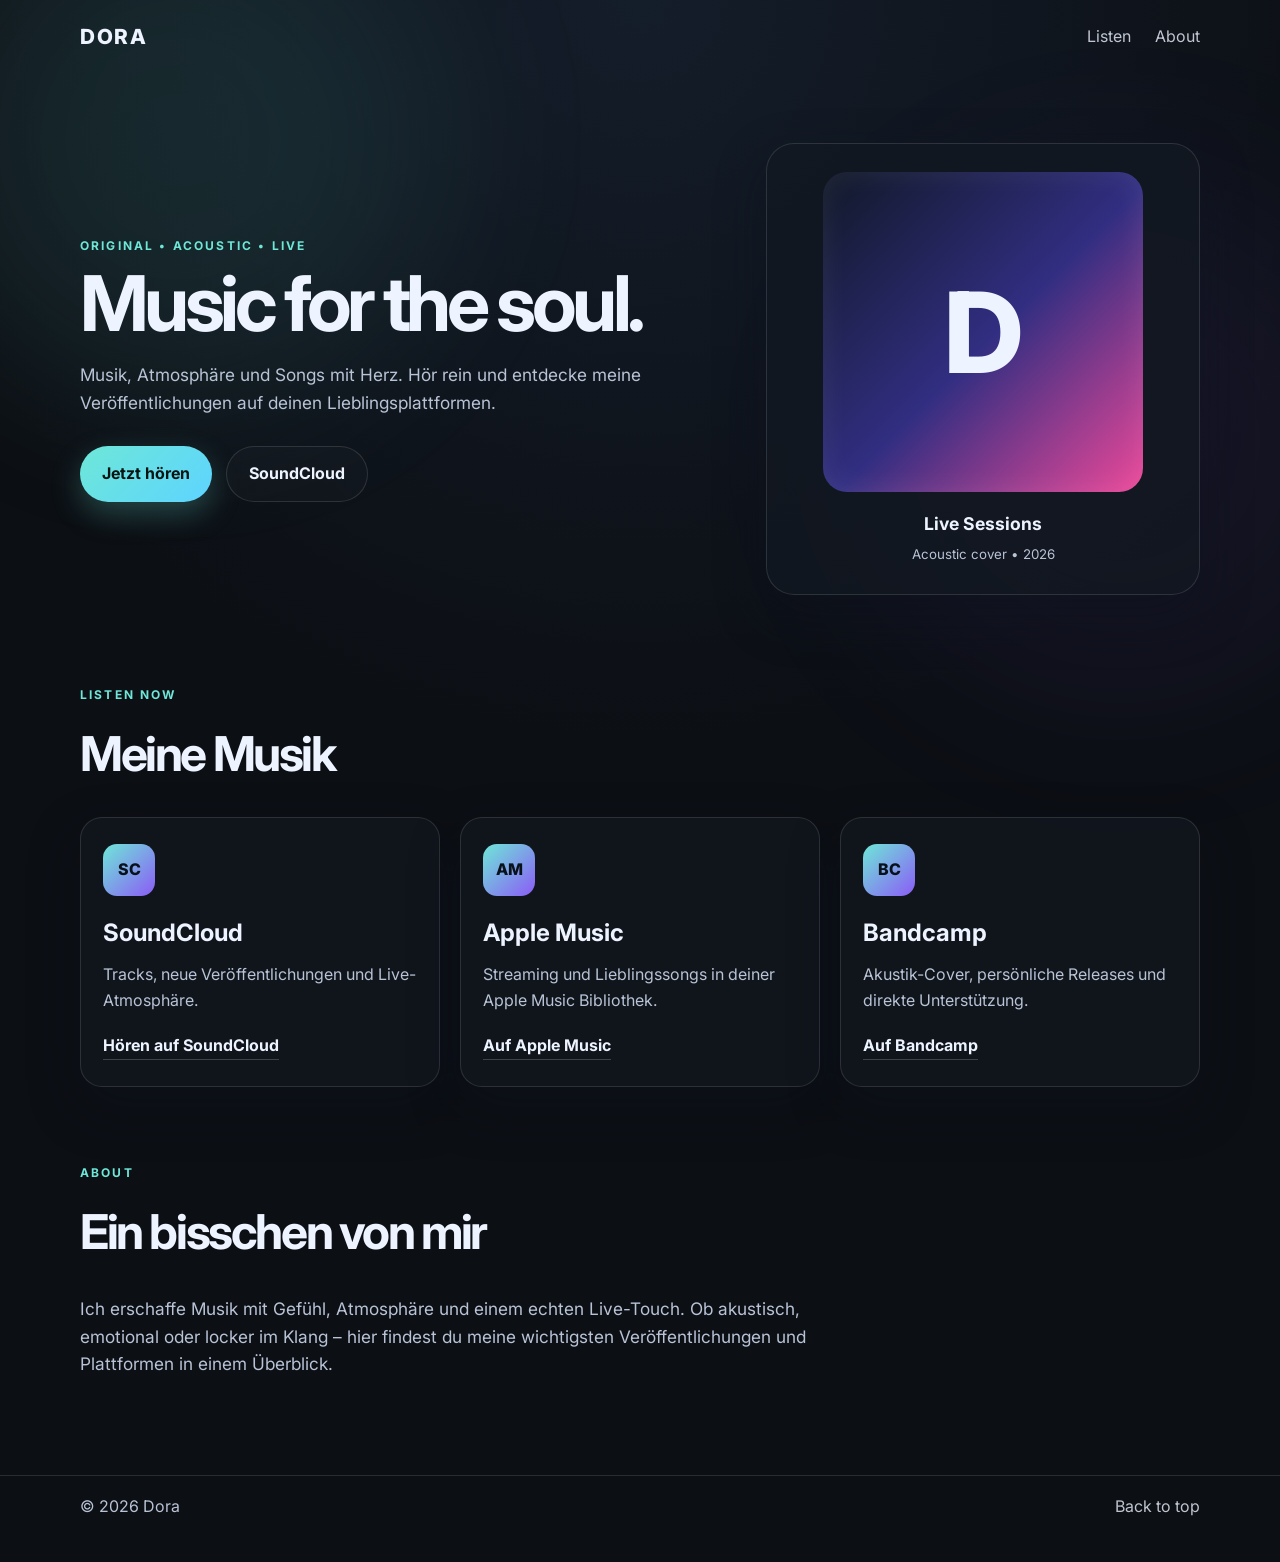
==== index.html @ 81c03320 "Add music landing page for GitHub Pages" ====
<!DOCTYPE html>
<html lang="de">
  <head>
    <meta charset="UTF-8" />
    <meta name="viewport" content="width=device-width, initial-scale=1.0" />
    <meta
      name="description"
      content="Dora - Musik, Songs und Links zu SoundCloud, Apple Music und Bandcamp."
    />
    <title>Dora | Music</title>
    <link rel="preconnect" href="https://fonts.googleapis.com" />
    <link rel="preconnect" href="https://fonts.gstatic.com" crossorigin />
    <link
      href="https://fonts.googleapis.com/css2?family=Inter:wght@400;500;600;700;800&display=swap"
      rel="stylesheet"
    />
    <link rel="stylesheet" href="styles.css" />
  </head>
  <body>
    <div class="bg-glow glow-1"></div>
    <div class="bg-glow glow-2"></div>

    <header class="site-header">
      <div class="container nav">
        <div class="brand">Dora</div>
        <nav aria-label="Hauptnavigation">
          <a href="#listen">Listen</a>
          <a href="#about">About</a>
        </nav>
      </div>
    </header>

    <main id="top">
      <section class="hero container">
        <div class="hero-copy">
          <p class="eyebrow">Original • Acoustic • Live</p>
          <h1>Music for the soul.</h1>
          <p class="lead">
            Musik, Atmosphäre und Songs mit Herz. Hör rein und entdecke meine
            Veröffentlichungen auf deinen Lieblingsplattformen.
          </p>
          <div class="cta-row">
            <a class="btn btn-primary" href="#listen">Jetzt hören</a>
            <a class="btn btn-secondary" href="https://soundcloud.com/allerpack-by-berglive" target="_blank" rel="noreferrer">SoundCloud</a>
          </div>
        </div>

        <div class="hero-card" aria-label="Musikcover">
          <div class="cover-art">
            <span>D</span>
          </div>
          <div class="mini-meta">
            <strong>Live Sessions</strong>
            <small>Acoustic cover • 2026</small>
          </div>
        </div>
      </section>

      <section id="listen" class="players container">
        <div class="section-heading">
          <p class="eyebrow">Listen now</p>
          <h2>Meine Musik</h2>
        </div>

        <div class="platform-grid">
          <article class="platform-card soundcloud">
            <div class="icon">SC</div>
            <h3>SoundCloud</h3>
            <p>Tracks, neue Veröffentlichungen und Live-Atmosphäre.</p>
            <a href="https://soundcloud.com/allerpack-by-berglive" target="_blank" rel="noreferrer">Hören auf SoundCloud</a>
          </article>

          <article class="platform-card apple">
            <div class="icon">AM</div>
            <h3>Apple Music</h3>
            <p>Streaming und Lieblingssongs in deiner Apple Music Bibliothek.</p>
            <a href="https://music.apple.com/us/artist/dora/6824500411" target="_blank" rel="noreferrer">Auf Apple Music</a>
          </article>

          <article class="platform-card bandcamp">
            <div class="icon">BC</div>
            <h3>Bandcamp</h3>
            <p>Akustik-Cover, persönliche Releases und direkte Unterstützung.</p>
            <a href="https://dora1213.bandcamp.com/track/u-haft-in-mu-hlheim-akustik-cover" target="_blank" rel="noreferrer">Auf Bandcamp</a>
          </article>
        </div>
      </section>

      <section id="about" class="about container">
        <div class="section-heading narrow">
          <p class="eyebrow">About</p>
          <h2>Ein bisschen von mir</h2>
        </div>
        <p class="about-text">
          Ich erschaffe Musik mit Gefühl, Atmosphäre und einem echten Live-Touch.
          Ob akustisch, emotional oder locker im Klang – hier findest du meine
          wichtigsten Veröffentlichungen und Plattformen in einem Überblick.
        </p>
      </section>
    </main>

    <footer class="site-footer">
      <div class="container footer-inner">
        <span>© 2026 Dora</span>
        <a href="#top">Back to top</a>
      </div>
    </footer>
  </body>
</html>
---- styles.css ----
:root {
  --bg: #0c0f14;
  --bg-soft: #141a22;
  --panel: rgba(17, 22, 30, 0.8);
  --panel-strong: #1a2330;
  --line: rgba(255, 255, 255, 0.12);
  --text: #edf3ff;
  --muted: #b8c3d6;
  --primary: #6ee7d8;
  --secondary: #8b5cf6;
  --accent: #f472b6;
  --shadow: 0 20px 50px rgba(14, 17, 28, 0.45);
}

* {
  box-sizing: border-box;
}

html {
  scroll-behavior: smooth;
}

body {
  margin: 0;
  font-family: "Inter", sans-serif;
  background: radial-gradient(circle at top, #141d2a 0%, var(--bg) 45%);
  color: var(--text);
  line-height: 1.6;
  min-height: 100vh;
  position: relative;
  overflow-x: hidden;
}

img {
  max-width: 100%;
  display: block;
}

.container {
  width: min(1120px, calc(100% - 32px));
  margin: 0 auto;
}

.bg-glow {
  position: fixed;
  width: 520px;
  height: 520px;
  border-radius: 50%;
  filter: blur(90px);
  opacity: 0.35;
  pointer-events: none;
  z-index: 0;
}

.glow-1 {
  background: rgba(110, 231, 216, 0.28);
  top: -120px;
  left: -80px;
}

.glow-2 {
  background: rgba(139, 92, 246, 0.22);
  right: -100px;
  top: 180px;
}

.site-header,
main,
.site-footer {
  position: relative;
  z-index: 1;
}

.site-header {
  padding: 20px 0 10px;
}

.nav {
  display: flex;
  justify-content: space-between;
  align-items: center;
}

.brand {
  font-size: 1.3rem;
  font-weight: 800;
  letter-spacing: 0.08em;
  text-transform: uppercase;
}

nav {
  display: flex;
  align-items: center;
  gap: 24px;
}

nav a,
.site-footer a {
  color: var(--text);
  text-decoration: none;
  opacity: 0.8;
  transition: opacity 0.2s ease, transform 0.2s ease;
}

nav a:hover,
.site-footer a:hover {
  opacity: 1;
  transform: translateY(-1px);
}

.hero {
  display: grid;
  grid-template-columns: 1.2fr 0.8fr;
  gap: 36px;
  align-items: center;
  padding: 80px 0 60px;
}

.eyebrow {
  margin: 0 0 12px;
  color: var(--primary);
  letter-spacing: 0.18em;
  text-transform: uppercase;
  font-size: 0.75rem;
  font-weight: 700;
}

.hero-copy h1 {
  font-size: clamp(2.8rem, 6vw, 5.2rem);
  line-height: 0.96;
  margin: 0 0 20px;
  letter-spacing: -0.06em;
}

.lead {
  max-width: 620px;
  font-size: 1.08rem;
  color: var(--muted);
  margin: 0 0 30px;
}

.cta-row {
  display: flex;
  gap: 14px;
  flex-wrap: wrap;
}

.btn {
  display: inline-flex;
  align-items: center;
  justify-content: center;
  border-radius: 999px;
  text-decoration: none;
  padding: 14px 22px;
  font-weight: 700;
  transition: transform 0.2s ease, box-shadow 0.2s ease;
}

.btn:hover {
  transform: translateY(-2px);
}

.btn-primary {
  background: linear-gradient(135deg, var(--primary), #5dd4ff);
  color: #061512;
  box-shadow: 0 12px 30px rgba(110, 231, 216, 0.25);
}

.btn-secondary {
  border: 1px solid var(--line);
  color: var(--text);
  background: rgba(255, 255, 255, 0.02);
}

.hero-card {
  background: rgba(18, 24, 33, 0.8);
  border: 1px solid var(--line);
  border-radius: 28px;
  box-shadow: var(--shadow);
  padding: 28px;
}

.cover-art {
  width: min(100%, 320px);
  aspect-ratio: 1;
  border-radius: 24px;
  background: linear-gradient(135deg, #111827, #312e81 52%, #ec4899);
  display: flex;
  align-items: center;
  justify-content: center;
  font-size: clamp(4rem, 12vw, 7rem);
  font-weight: 800;
  margin: 0 auto 18px;
  box-shadow: inset 0 0 30px rgba(255, 255, 255, 0.08);
}

.mini-meta {
  display: flex;
  flex-direction: column;
  gap: 6px;
  text-align: center;
}

.mini-meta strong {
  font-size: 1.1rem;
}

.mini-meta small {
  color: var(--muted);
}

.section-heading {
  margin-bottom: 24px;
}

.section-heading h2 {
  font-size: clamp(2rem, 4vw, 3rem);
  margin: 0;
  letter-spacing: -0.05em;
}

.players {
  padding: 30px 0 20px;
}

.platform-grid {
  display: grid;
  grid-template-columns: repeat(3, minmax(0, 1fr));
  gap: 20px;
}

.platform-card {
  background: rgba(18, 23, 31, 0.8);
  border: 1px solid var(--line);
  border-radius: 22px;
  padding: 26px 22px;
  box-shadow: var(--shadow);
}

.icon {
  width: 52px;
  height: 52px;
  border-radius: 14px;
  display: grid;
  place-items: center;
  font-weight: 800;
  margin-bottom: 18px;
  color: #09111a;
  background: linear-gradient(135deg, var(--primary), var(--secondary));
}

.platform-card h3 {
  margin: 0 0 10px;
  font-size: 1.5rem;
}

.platform-card p {
  margin: 0 0 20px;
  color: var(--muted);
}

.platform-card a {
  display: inline-block;
  color: var(--text);
  text-decoration: none;
  font-weight: 700;
  border-bottom: 1px solid rgba(255, 255, 255, 0.2);
}

.about {
  padding: 56px 0 80px;
}

.narrow {
  max-width: 620px;
}

.about-text {
  max-width: 760px;
  color: var(--muted);
  font-size: 1.08rem;
}

.site-footer {
  border-top: 1px solid var(--line);
  padding: 18px 0 42px;
}

.footer-inner {
  display: flex;
  align-items: center;
  justify-content: space-between;
  gap: 20px;
  color: var(--muted);
}

@media (max-width: 820px) {
  .hero {
    grid-template-columns: 1fr;
    padding-top: 52px;
  }

  .platform-grid {
    grid-template-columns: 1fr;
  }

  .nav {
    flex-direction: column;
    gap: 12px;
  }

  nav {
    gap: 14px;
    flex-wrap: wrap;
    justify-content: center;
  }
}
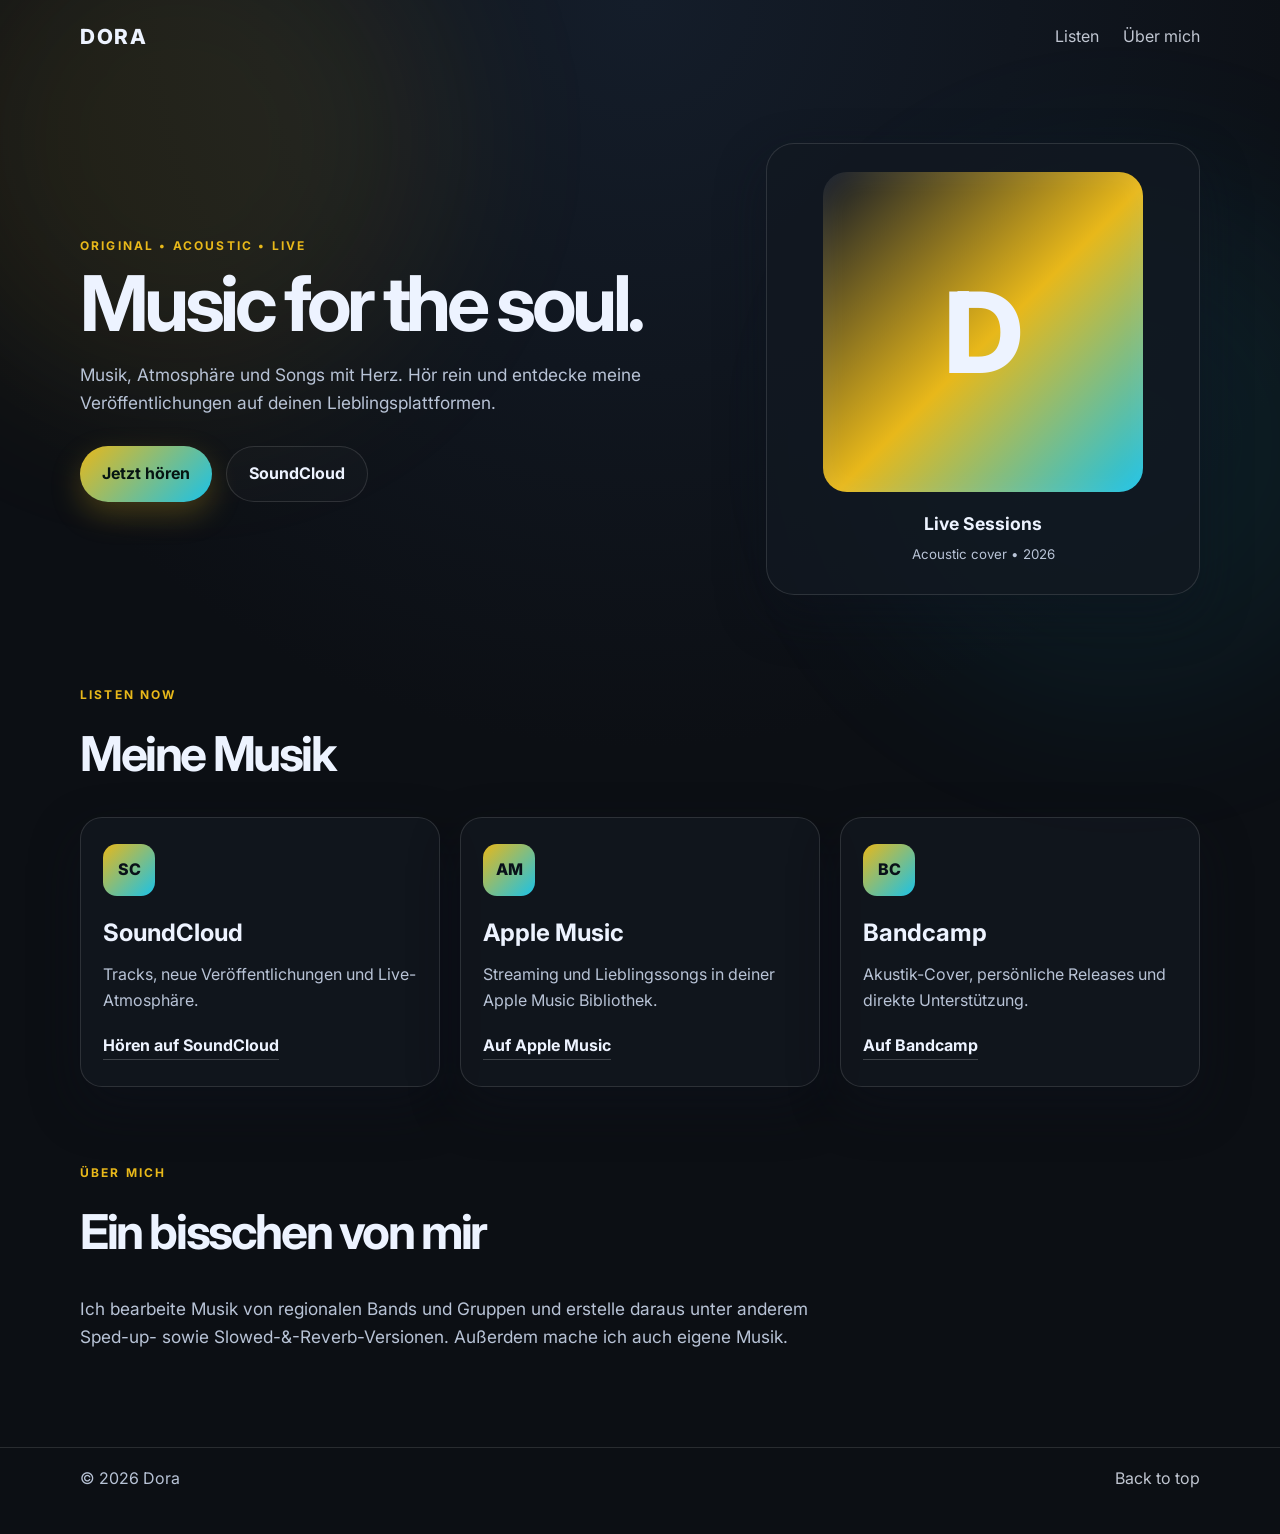
==== commit b91c8ec3: "Update About text and site colors" ====
--- a/index.html
+++ b/index.html
@@ -25,7 +25,7 @@
         <div class="brand">Dora</div>
         <nav aria-label="Hauptnavigation">
           <a href="#listen">Listen</a>
-          <a href="#about">About</a>
+          <a href="#about">Über mich</a>
         </nav>
       </div>
     </header>
@@ -88,13 +88,13 @@
 
       <section id="about" class="about container">
         <div class="section-heading narrow">
-          <p class="eyebrow">About</p>
+          <p class="eyebrow">Über mich</p>
           <h2>Ein bisschen von mir</h2>
         </div>
         <p class="about-text">
-          Ich erschaffe Musik mit Gefühl, Atmosphäre und einem echten Live-Touch.
-          Ob akustisch, emotional oder locker im Klang – hier findest du meine
-          wichtigsten Veröffentlichungen und Plattformen in einem Überblick.
+          Ich bearbeite Musik von regionalen Bands und Gruppen und erstelle daraus
+          unter anderem Sped-up- sowie Slowed-&amp;-Reverb-Versionen. Außerdem
+          mache ich auch eigene Musik.
         </p>
       </section>
     </main>
--- a/styles.css
+++ b/styles.css
@@ -6,9 +6,9 @@
   --line: rgba(255, 255, 255, 0.12);
   --text: #edf3ff;
   --muted: #b8c3d6;
-  --primary: #6ee7d8;
-  --secondary: #8b5cf6;
-  --accent: #f472b6;
+  --primary: #E8B81A;
+  --secondary: #1AC2E8;
+  --accent: #1AC2E8;
   --shadow: 0 20px 50px rgba(14, 17, 28, 0.45);
 }
 
@@ -53,13 +53,13 @@
 }
 
 .glow-1 {
-  background: rgba(110, 231, 216, 0.28);
+  background: rgba(232, 184, 26, 0.28);
   top: -120px;
   left: -80px;
 }
 
 .glow-2 {
-  background: rgba(139, 92, 246, 0.22);
+  background: rgba(26, 194, 232, 0.22);
   right: -100px;
   top: 180px;
 }
@@ -161,9 +161,9 @@
 }
 
 .btn-primary {
-  background: linear-gradient(135deg, var(--primary), #5dd4ff);
+  background: linear-gradient(135deg, var(--primary), var(--secondary));
   color: #061512;
-  box-shadow: 0 12px 30px rgba(110, 231, 216, 0.25);
+  box-shadow: 0 12px 30px rgba(232, 184, 26, 0.25);
 }
 
 .btn-secondary {
@@ -184,7 +184,7 @@
   width: min(100%, 320px);
   aspect-ratio: 1;
   border-radius: 24px;
-  background: linear-gradient(135deg, #111827, #312e81 52%, #ec4899);
+  background: linear-gradient(135deg, #111827, var(--primary) 52%, var(--secondary));
   display: flex;
   align-items: center;
   justify-content: center;
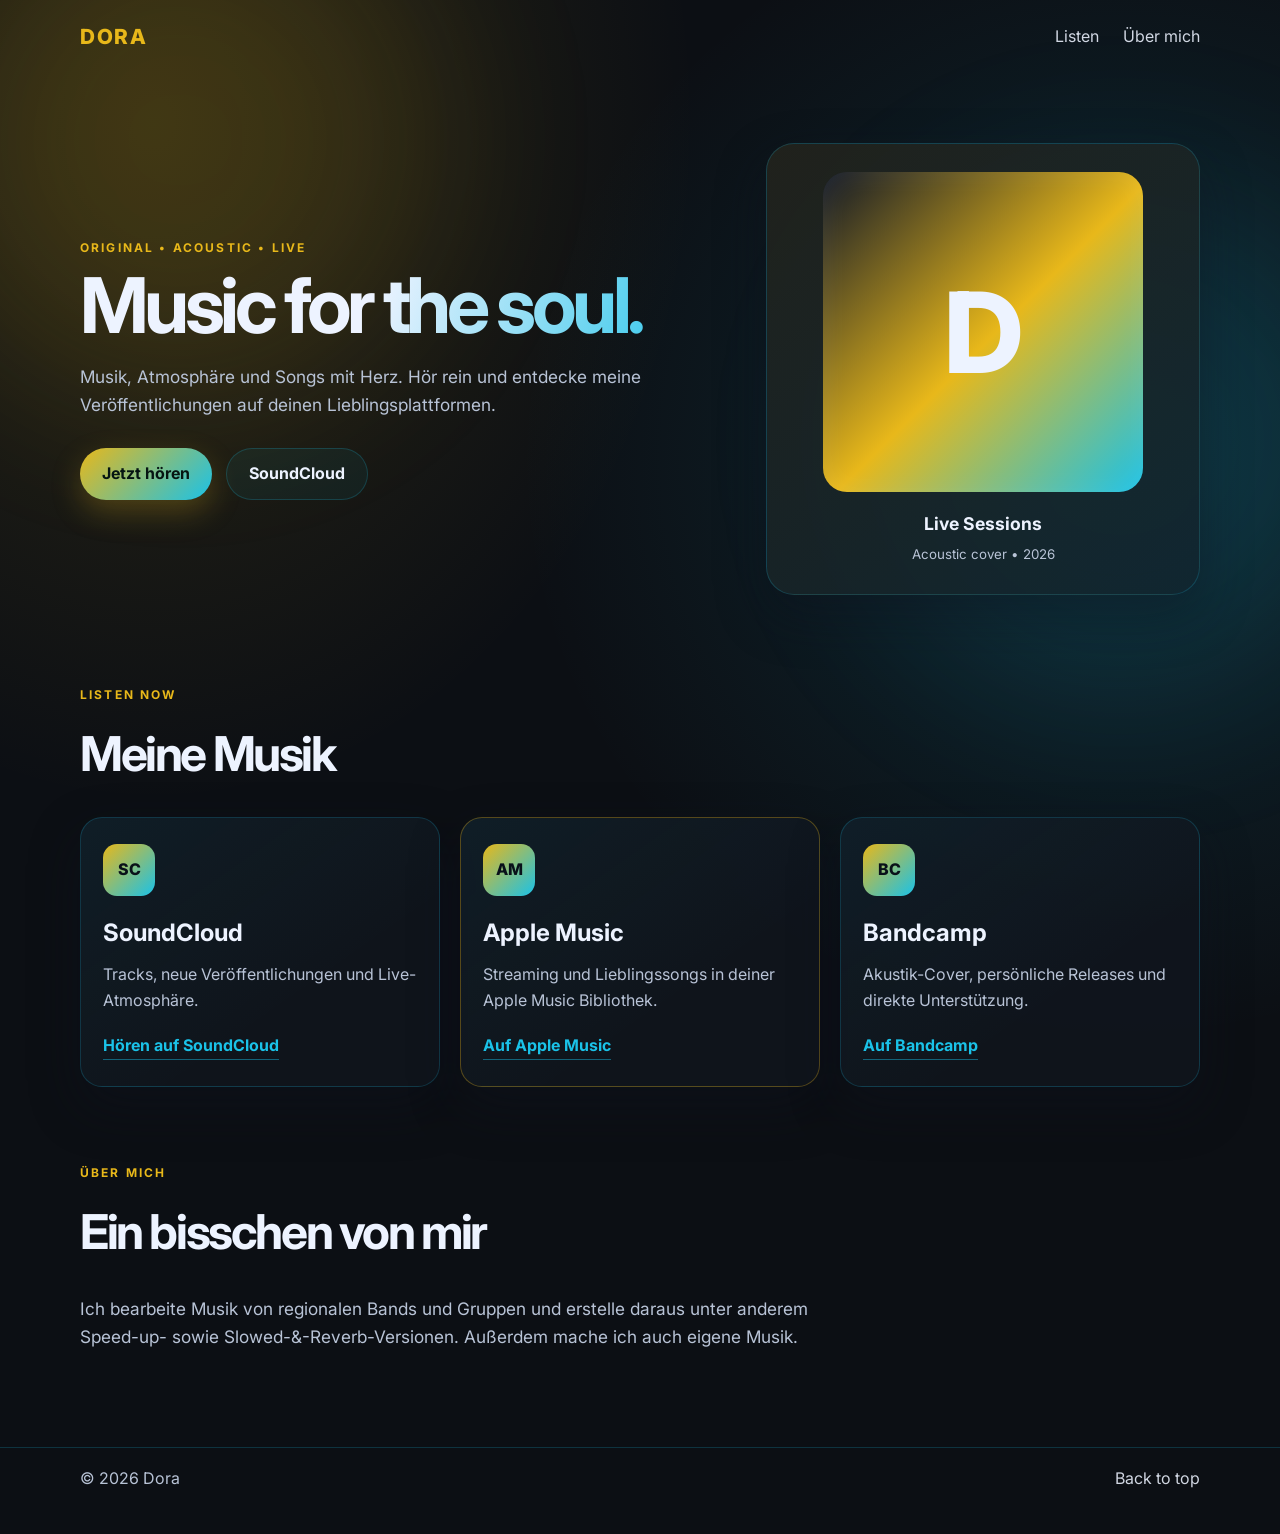
==== commit acc87f97: "Apply brand colors and improve mobile layout for iOS and Android" ====
--- a/index.html
+++ b/index.html
@@ -2,7 +2,8 @@
 <html lang="de">
   <head>
     <meta charset="UTF-8" />
-    <meta name="viewport" content="width=device-width, initial-scale=1.0" />
+    <meta name="viewport" content="width=device-width, initial-scale=1.0, viewport-fit=cover" />
+    <meta name="theme-color" content="#0c0f14" />
     <meta
       name="description"
       content="Dora - Musik, Songs und Links zu SoundCloud, Apple Music und Bandcamp."
@@ -93,7 +94,7 @@
         </div>
         <p class="about-text">
           Ich bearbeite Musik von regionalen Bands und Gruppen und erstelle daraus
-          unter anderem Sped-up- sowie Slowed-&amp;-Reverb-Versionen. Außerdem
+          unter anderem Speed-up- sowie Slowed-&amp;-Reverb-Versionen. Außerdem
           mache ich auch eigene Musik.
         </p>
       </section>
--- a/styles.css
+++ b/styles.css
@@ -1,9 +1,10 @@
 :root {
+  color-scheme: dark;
   --bg: #0c0f14;
   --bg-soft: #141a22;
-  --panel: rgba(17, 22, 30, 0.8);
+  --panel: rgba(17, 22, 30, 0.86);
   --panel-strong: #1a2330;
-  --line: rgba(255, 255, 255, 0.12);
+  --line: rgba(26, 194, 232, 0.2);
   --text: #edf3ff;
   --muted: #b8c3d6;
   --primary: #E8B81A;
@@ -18,17 +19,23 @@
 
 html {
   scroll-behavior: smooth;
+  scroll-padding-top: 24px;
 }
 
 body {
   margin: 0;
   font-family: "Inter", sans-serif;
-  background: radial-gradient(circle at top, #141d2a 0%, var(--bg) 45%);
+  background:
+    radial-gradient(ellipse at 12% 8%, rgba(232, 184, 26, 0.14), transparent 34rem),
+    radial-gradient(ellipse at 88% 30%, rgba(26, 194, 232, 0.14), transparent 38rem),
+    var(--bg);
   color: var(--text);
   line-height: 1.6;
   min-height: 100vh;
+  min-height: 100svh;
   position: relative;
   overflow-x: hidden;
+  -webkit-text-size-adjust: 100%;
 }
 
 img {
@@ -53,13 +60,13 @@
 }
 
 .glow-1 {
-  background: rgba(232, 184, 26, 0.28);
+  background: rgba(232, 184, 26, 0.34);
   top: -120px;
   left: -80px;
 }
 
 .glow-2 {
-  background: rgba(26, 194, 232, 0.22);
+  background: rgba(26, 194, 232, 0.3);
   right: -100px;
   top: 180px;
 }
@@ -72,7 +79,7 @@
 }
 
 .site-header {
-  padding: 20px 0 10px;
+  padding: max(20px, env(safe-area-inset-top)) 0 10px;
 }
 
 .nav {
@@ -86,6 +93,7 @@
   font-weight: 800;
   letter-spacing: 0.08em;
   text-transform: uppercase;
+  color: var(--primary);
 }
 
 nav {
@@ -98,12 +106,13 @@
 .site-footer a {
   color: var(--text);
   text-decoration: none;
-  opacity: 0.8;
-  transition: opacity 0.2s ease, transform 0.2s ease;
+  opacity: 0.88;
+  transition: color 0.2s ease, opacity 0.2s ease, transform 0.2s ease;
 }
 
 nav a:hover,
 .site-footer a:hover {
+  color: var(--secondary);
   opacity: 1;
   transform: translateY(-1px);
 }
@@ -130,6 +139,10 @@
   line-height: 0.96;
   margin: 0 0 20px;
   letter-spacing: -0.06em;
+  text-wrap: balance;
+  background: linear-gradient(110deg, var(--text) 45%, var(--secondary));
+  background-clip: text;
+  -webkit-text-fill-color: transparent;
 }
 
 .lead {
@@ -149,9 +162,10 @@
   display: inline-flex;
   align-items: center;
   justify-content: center;
+  min-height: 48px;
   border-radius: 999px;
   text-decoration: none;
-  padding: 14px 22px;
+  padding: 12px 22px;
   font-weight: 700;
   transition: transform 0.2s ease, box-shadow 0.2s ease;
 }
@@ -169,11 +183,11 @@
 .btn-secondary {
   border: 1px solid var(--line);
   color: var(--text);
-  background: rgba(255, 255, 255, 0.02);
+  background: rgba(26, 194, 232, 0.06);
 }
 
 .hero-card {
-  background: rgba(18, 24, 33, 0.8);
+  background: linear-gradient(145deg, rgba(232, 184, 26, 0.08), rgba(26, 194, 232, 0.08)), var(--panel);
   border: 1px solid var(--line);
   border-radius: 28px;
   box-shadow: var(--shadow);
@@ -217,6 +231,7 @@
   font-size: clamp(2rem, 4vw, 3rem);
   margin: 0;
   letter-spacing: -0.05em;
+  text-wrap: balance;
 }
 
 .players {
@@ -230,11 +245,15 @@
 }
 
 .platform-card {
-  background: rgba(18, 23, 31, 0.8);
+  background: linear-gradient(145deg, rgba(26, 194, 232, 0.055), transparent 65%), var(--panel);
   border: 1px solid var(--line);
   border-radius: 22px;
   padding: 26px 22px;
   box-shadow: var(--shadow);
+}
+
+.platform-card:nth-child(2) {
+  border-color: rgba(232, 184, 26, 0.32);
 }
 
 .icon {
@@ -261,10 +280,15 @@
 
 .platform-card a {
   display: inline-block;
-  color: var(--text);
+  color: var(--secondary);
   text-decoration: none;
   font-weight: 700;
-  border-bottom: 1px solid rgba(255, 255, 255, 0.2);
+  border-bottom: 1px solid rgba(26, 194, 232, 0.45);
+}
+
+.platform-card a:hover {
+  color: var(--primary);
+  border-color: var(--primary);
 }
 
 .about {
@@ -283,7 +307,7 @@
 
 .site-footer {
   border-top: 1px solid var(--line);
-  padding: 18px 0 42px;
+  padding: 18px 0 max(42px, env(safe-area-inset-bottom));
 }
 
 .footer-inner {
@@ -294,24 +318,127 @@
   color: var(--muted);
 }
 
-@media (max-width: 820px) {
+:focus-visible {
+  outline: 3px solid var(--secondary);
+  outline-offset: 4px;
+}
+
+@media (max-width: 900px) {
+  .hero {
+    grid-template-columns: 1fr 0.85fr;
+    gap: 24px;
+  }
+
+  .platform-grid {
+    grid-template-columns: repeat(2, minmax(0, 1fr));
+  }
+
+  .platform-card:last-child {
+    grid-column: 1 / -1;
+  }
+}
+
+@media (max-width: 680px) {
+  .container {
+    width: min(100% - 32px, 520px);
+  }
+
+  .site-header {
+    padding-top: max(16px, env(safe-area-inset-top));
+  }
+
+  .nav {
+    flex-direction: row;
+    gap: 12px;
+  }
+
+  nav {
+    gap: 8px;
+  }
+
+  nav a {
+    min-height: 44px;
+    display: inline-flex;
+    align-items: center;
+    padding: 0 10px;
+  }
+
   .hero {
     grid-template-columns: 1fr;
-    padding-top: 52px;
+    padding: 48px 0 40px;
+  }
+
+  .hero-copy h1 {
+    font-size: clamp(2.7rem, 12vw, 4.2rem);
+  }
+
+  .hero-card {
+    padding: 18px;
   }
 
   .platform-grid {
     grid-template-columns: 1fr;
-  }
-
-  .nav {
-    flex-direction: column;
-    gap: 12px;
+    gap: 14px;
+  }
+
+  .platform-card:last-child {
+    grid-column: auto;
+  }
+
+  .platform-card {
+    padding: 22px 20px;
+  }
+
+  .platform-card a,
+  .site-footer a {
+    min-height: 44px;
+    display: inline-flex;
+    align-items: center;
+  }
+
+  .about {
+    padding: 44px 0 56px;
+  }
+
+  .footer-inner {
+    flex-wrap: wrap;
+  }
+}
+
+@media (max-width: 380px) {
+  .container {
+    width: calc(100% - 24px);
+  }
+
+  .brand {
+    font-size: 1.1rem;
   }
 
   nav {
-    gap: 14px;
-    flex-wrap: wrap;
-    justify-content: center;
-  }
-}
+    gap: 2px;
+  }
+
+  nav a {
+    padding: 0 7px;
+    font-size: 0.92rem;
+  }
+
+  .cta-row .btn {
+    width: 100%;
+  }
+}
+
+@media (prefers-reduced-motion: reduce) {
+  html {
+    scroll-behavior: auto;
+  }
+
+  *,
+  *::before,
+  *::after {
+    transition-duration: 0.01ms !important;
+    animation-duration: 0.01ms !important;
+    animation-iteration-count: 1 !important;
+    scroll-behavior: auto !important;
+  }
+}
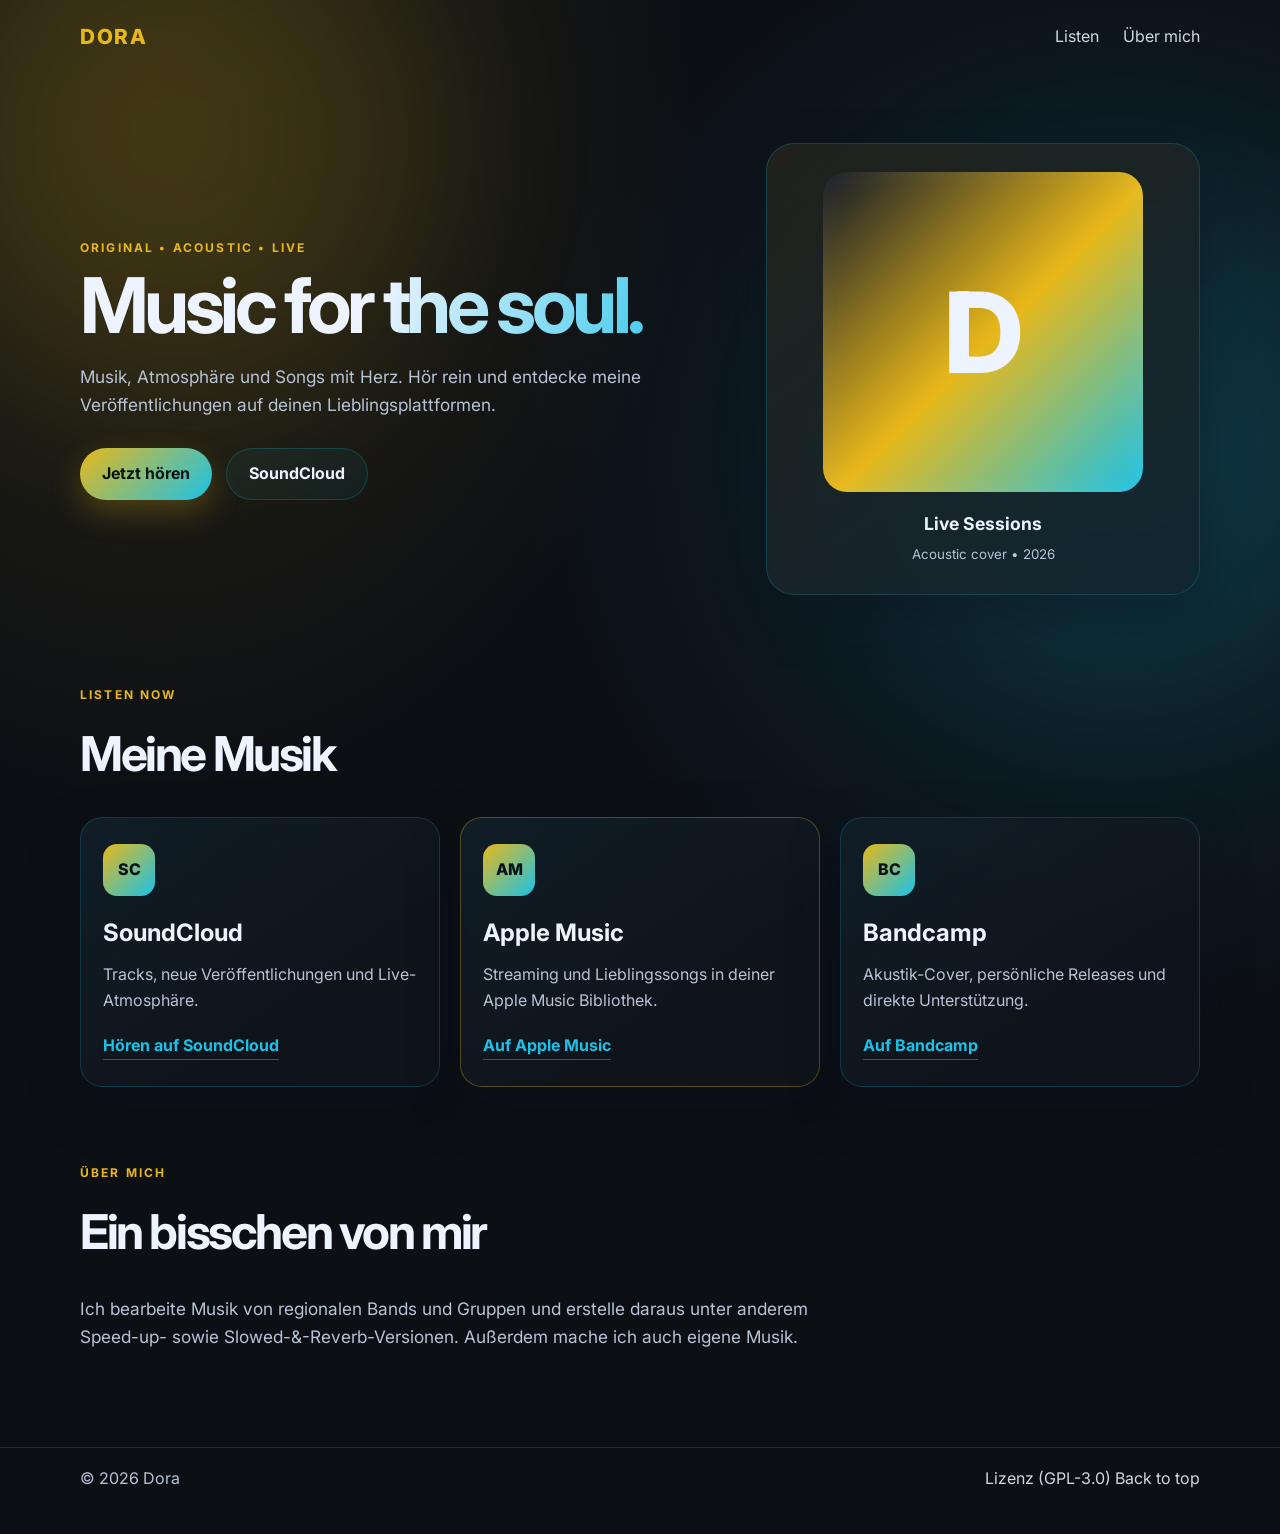
==== commit 8ace07d0: "Add GPL-3.0 license subpage" ====
--- a/index.html
+++ b/index.html
@@ -103,7 +103,10 @@
     <footer class="site-footer">
       <div class="container footer-inner">
         <span>© 2026 Dora</span>
-        <a href="#top">Back to top</a>
+        <div class="footer-links">
+          <a href="license.html">Lizenz (GPL-3.0)</a>
+          <a href="#top">Back to top</a>
+        </div>
       </div>
     </footer>
   </body>
